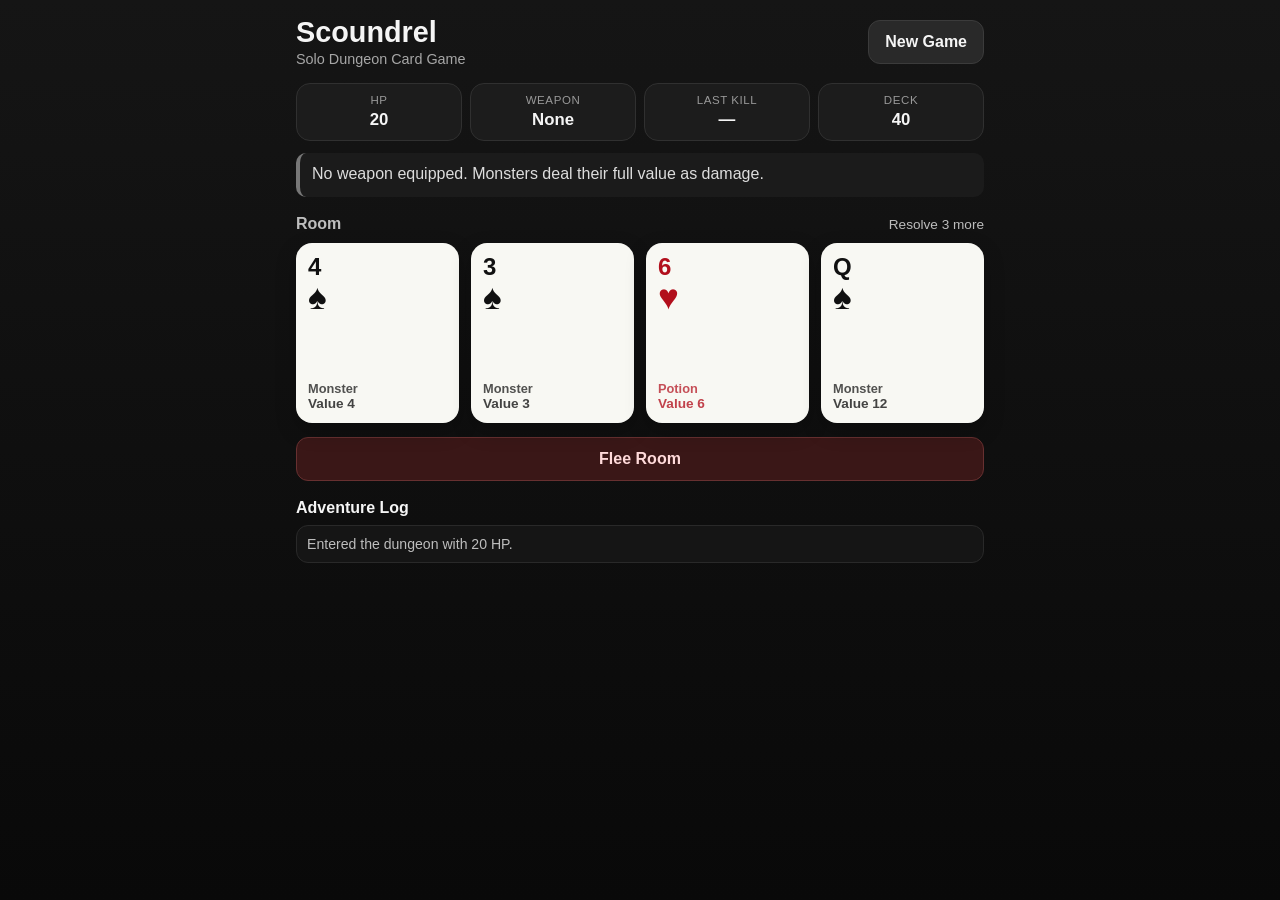
==== index.html @ 5bb1c6ff "Add files via upload" ====
<!doctype html>
<html lang="en">
<head>
  <meta charset="utf-8" />
  <meta name="viewport" content="width=device-width,initial-scale=1,viewport-fit=cover" />
  <meta name="theme-color" content="#151515" />
  <link rel="manifest" href="manifest.webmanifest" />
  <link rel="stylesheet" href="styles.css" />
  <title>Scoundrel</title>
</head>
<body>
  <main class="app">
    <header class="topbar">
      <div>
        <h1>Scoundrel</h1>
        <p class="sub">Solo Dungeon Card Game</p>
      </div>
      <button id="newGameBtn" class="secondary">New Game</button>
    </header>

    <section class="stats" aria-label="Game status">
      <div class="stat"><span>HP</span><strong id="hp">20</strong></div>
      <div class="stat"><span>Weapon</span><strong id="weapon">None</strong></div>
      <div class="stat"><span>Last Kill</span><strong id="lastKill">—</strong></div>
      <div class="stat"><span>Deck</span><strong id="deckCount">0</strong></div>
    </section>

    <section class="message" id="message">Choose a card to begin.</section>

    <section>
      <div class="section-row">
        <h2>Room</h2>
        <span id="roomProgress">Resolve 3 of 4</span>
      </div>
      <div id="room" class="room" aria-live="polite"></div>
    </section>

    <section class="actions">
      <button id="fleeBtn" class="danger">Flee Room</button>
    </section>

    <section class="log-wrap">
      <h2>Adventure Log</h2>
      <div id="log" class="log"></div>
    </section>
  </main>

  <dialog id="gameOverDialog">
    <div class="dialog-card">
      <h2 id="gameOverTitle">Game Over</h2>
      <p id="gameOverText"></p>
      <button id="restartBtn">Play Again</button>
    </div>
  </dialog>

  <script src="app.js"></script>
</body>
</html>
---- styles.css ----
:root {
  font-family: -apple-system, BlinkMacSystemFont, "Segoe UI", sans-serif;
  background: #101010;
  color: #f5f5f5;
}
* { box-sizing: border-box; }
body { margin: 0; min-height: 100vh; background: linear-gradient(180deg,#151515,#090909); }
button { font: inherit; }
.app { width: min(720px,100%); margin: 0 auto; padding: calc(16px + env(safe-area-inset-top)) 16px calc(24px + env(safe-area-inset-bottom)); }
.topbar { display:flex; justify-content:space-between; align-items:center; gap:12px; margin-bottom:16px; }
h1,h2,p { margin:0; }
h1 { font-size:1.8rem; }
h2 { font-size:1rem; }
.sub { color:#a7a7a7; font-size:.9rem; margin-top:2px; }
.stats { display:grid; grid-template-columns:repeat(4,1fr); gap:8px; margin-bottom:12px; }
.stat { background:#1c1c1c; border:1px solid #303030; border-radius:14px; padding:10px; text-align:center; }
.stat span { display:block; color:#999; font-size:.72rem; text-transform:uppercase; letter-spacing:.05em; }
.stat strong { display:block; margin-top:4px; font-size:1.05rem; }
.message { background:#1b1b1b; border-left:4px solid #777; padding:12px; border-radius:10px; margin:10px 0 18px; color:#ddd; min-height:44px; }
.section-row { display:flex; justify-content:space-between; align-items:center; margin-bottom:10px; color:#bdbdbd; }
#roomProgress { font-size:.85rem; }
.room { display:grid; grid-template-columns:repeat(2,minmax(0,1fr)); gap:12px; }
.card { position:relative; min-height:150px; border:0; border-radius:16px; background:#f8f8f3; color:#111; box-shadow:0 8px 20px rgba(0,0,0,.25); padding:12px; display:flex; flex-direction:column; justify-content:space-between; text-align:left; touch-action:manipulation; }
.card:active { transform:scale(.985); }
.card.red { color:#b20f1c; }
.rank { font-weight:800; font-size:1.5rem; line-height:1; }
.suit { font-size:2.2rem; line-height:1; }
.card-type { font-size:.8rem; opacity:.72; font-weight:600; }
.card-value { font-size:.85rem; opacity:.78; }
.actions { display:flex; gap:10px; margin:14px 0 18px; }
button { border:none; border-radius:12px; padding:12px 16px; background:#efefef; color:#111; font-weight:700; }
button.secondary { background:#292929; color:#f5f5f5; border:1px solid #3b3b3b; }
button.danger { width:100%; background:#3a1717; color:#ffdada; border:1px solid #673030; }
button:disabled { opacity:.4; }
.log-wrap { margin-top:8px; }
.log { margin-top:8px; background:#151515; border:1px solid #292929; border-radius:12px; padding:10px; max-height:180px; overflow:auto; font-size:.88rem; color:#bdbdbd; }
.log div + div { margin-top:6px; }
dialog { border:none; border-radius:18px; padding:0; background:transparent; color:#fff; }
dialog::backdrop { background:rgba(0,0,0,.72); }
.dialog-card { width:min(360px,88vw); background:#1b1b1b; border:1px solid #333; border-radius:18px; padding:22px; text-align:center; }
.dialog-card p { color:#bbb; margin:10px 0 18px; line-height:1.45; }
@media (min-width:560px) { .room { grid-template-columns:repeat(4,minmax(0,1fr)); } .card{min-height:180px;} }
@media (max-width:390px) { .stats { grid-template-columns:repeat(2,1fr); } .card{min-height:135px;} }
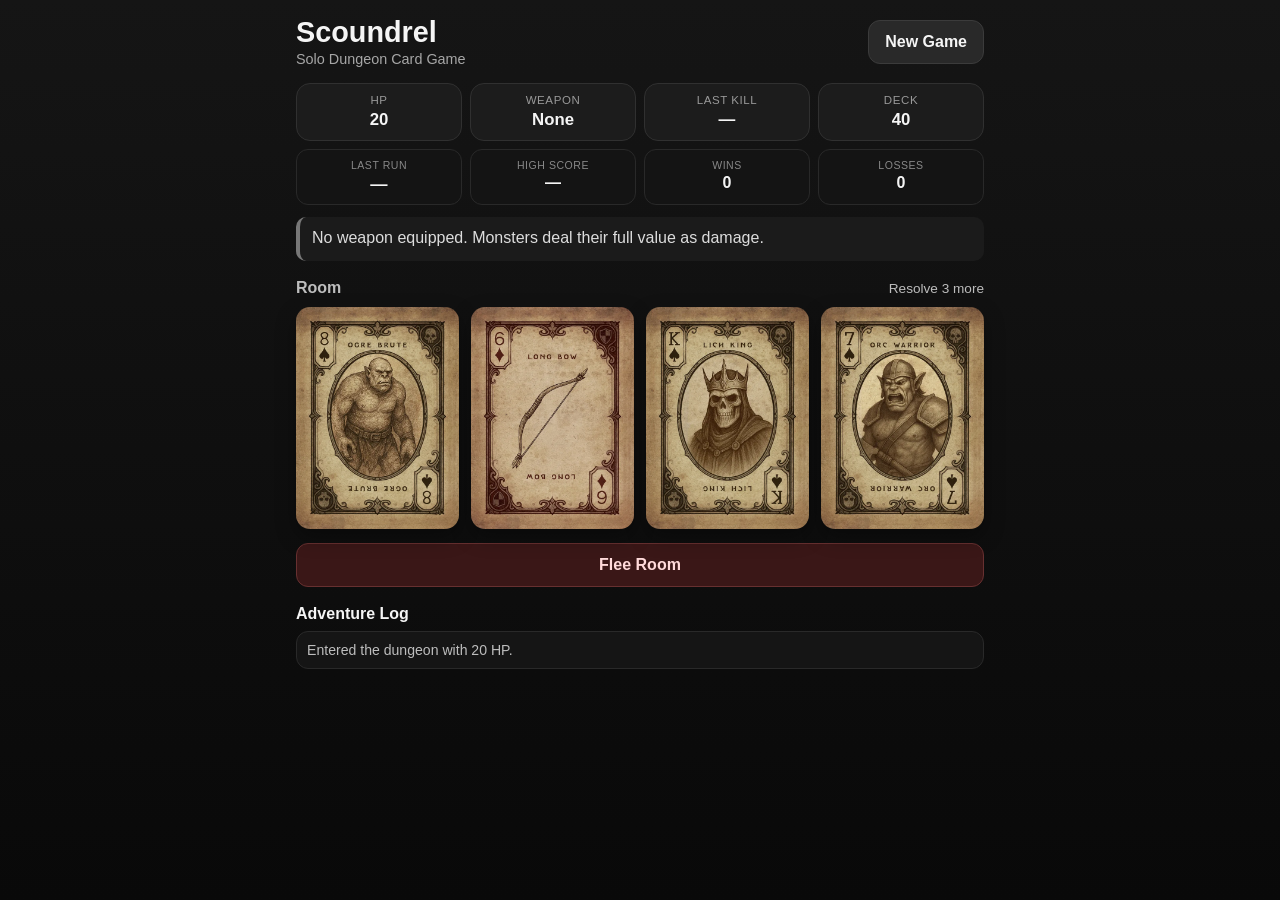
==== commit e5099ed5: "Add files via upload" ====
--- a/index.html
+++ b/index.html
@@ -25,6 +25,13 @@
       <div class="stat"><span>Deck</span><strong id="deckCount">0</strong></div>
     </section>
 
+    <section class="career" aria-label="Run statistics">
+      <div class="career-stat current"><span>Last Run</span><strong id="lastScore">—</strong></div>
+      <div class="career-stat"><span>High Score</span><strong id="highScore">—</strong></div>
+      <div class="career-stat"><span>Wins</span><strong id="wins">0</strong></div>
+      <div class="career-stat"><span>Losses</span><strong id="losses">0</strong></div>
+    </section>
+
     <section class="message" id="message">Choose a card to begin.</section>
 
     <section>
@@ -49,6 +56,7 @@
     <div class="dialog-card">
       <h2 id="gameOverTitle">Game Over</h2>
       <p id="gameOverText"></p>
+      <div class="run-score">Run Score <strong id="gameOverScore">0</strong></div>
       <button id="restartBtn">Play Again</button>
     </div>
   </dialog>
--- a/styles.css
+++ b/styles.css
@@ -16,17 +16,29 @@
 .stat { background:#1c1c1c; border:1px solid #303030; border-radius:14px; padding:10px; text-align:center; }
 .stat span { display:block; color:#999; font-size:.72rem; text-transform:uppercase; letter-spacing:.05em; }
 .stat strong { display:block; margin-top:4px; font-size:1.05rem; }
+.career { display:grid; grid-template-columns:repeat(4,1fr); gap:8px; margin:-4px 0 12px; }
+.career-stat { background:#141414; border:1px solid #292929; border-radius:12px; padding:9px 8px; text-align:center; }
+.career-stat span { display:block; color:#888; font-size:.66rem; text-transform:uppercase; letter-spacing:.05em; }
+.career-stat strong { display:block; margin-top:3px; font-size:1rem; }
+.career-stat.current strong { font-size:1.08rem; }
 .message { background:#1b1b1b; border-left:4px solid #777; padding:12px; border-radius:10px; margin:10px 0 18px; color:#ddd; min-height:44px; }
 .section-row { display:flex; justify-content:space-between; align-items:center; margin-bottom:10px; color:#bdbdbd; }
 #roomProgress { font-size:.85rem; }
 .room { display:grid; grid-template-columns:repeat(2,minmax(0,1fr)); gap:12px; }
-.card { position:relative; min-height:150px; border:0; border-radius:16px; background:#f8f8f3; color:#111; box-shadow:0 8px 20px rgba(0,0,0,.25); padding:12px; display:flex; flex-direction:column; justify-content:space-between; text-align:left; touch-action:manipulation; }
+.card {
+  position:relative;
+  border:0;
+  border-radius:14px;
+  padding:0;
+  overflow:hidden;
+  background:#111;
+  box-shadow:0 8px 20px rgba(0,0,0,.34);
+  aspect-ratio:822/1122;
+  touch-action:manipulation;
+  -webkit-tap-highlight-color:transparent;
+}
 .card:active { transform:scale(.985); }
-.card.red { color:#b20f1c; }
-.rank { font-weight:800; font-size:1.5rem; line-height:1; }
-.suit { font-size:2.2rem; line-height:1; }
-.card-type { font-size:.8rem; opacity:.72; font-weight:600; }
-.card-value { font-size:.85rem; opacity:.78; }
+.card-image { display:block; width:100%; height:100%; object-fit:cover; user-select:none; -webkit-user-drag:none; }
 .actions { display:flex; gap:10px; margin:14px 0 18px; }
 button { border:none; border-radius:12px; padding:12px 16px; background:#efefef; color:#111; font-weight:700; }
 button.secondary { background:#292929; color:#f5f5f5; border:1px solid #3b3b3b; }
@@ -38,6 +50,8 @@
 dialog { border:none; border-radius:18px; padding:0; background:transparent; color:#fff; }
 dialog::backdrop { background:rgba(0,0,0,.72); }
 .dialog-card { width:min(360px,88vw); background:#1b1b1b; border:1px solid #333; border-radius:18px; padding:22px; text-align:center; }
-.dialog-card p { color:#bbb; margin:10px 0 18px; line-height:1.45; }
-@media (min-width:560px) { .room { grid-template-columns:repeat(4,minmax(0,1fr)); } .card{min-height:180px;} }
-@media (max-width:390px) { .stats { grid-template-columns:repeat(2,1fr); } .card{min-height:135px;} }
+.dialog-card p { color:#bbb; margin:10px 0 12px; line-height:1.45; }
+.run-score { margin:0 0 18px; padding:10px 12px; border-radius:12px; background:#111; color:#aaa; font-size:.85rem; text-transform:uppercase; letter-spacing:.04em; }
+.run-score strong { display:block; margin-top:3px; color:#fff; font-size:1.6rem; letter-spacing:0; }
+@media (min-width:560px) { .room { grid-template-columns:repeat(4,minmax(0,1fr)); } }
+@media (max-width:390px) { .stats { grid-template-columns:repeat(2,1fr); } .career { grid-template-columns:repeat(4,1fr); gap:6px; } .career-stat { padding:8px 4px; } .career-stat span { font-size:.58rem; } .room { gap:9px; } }
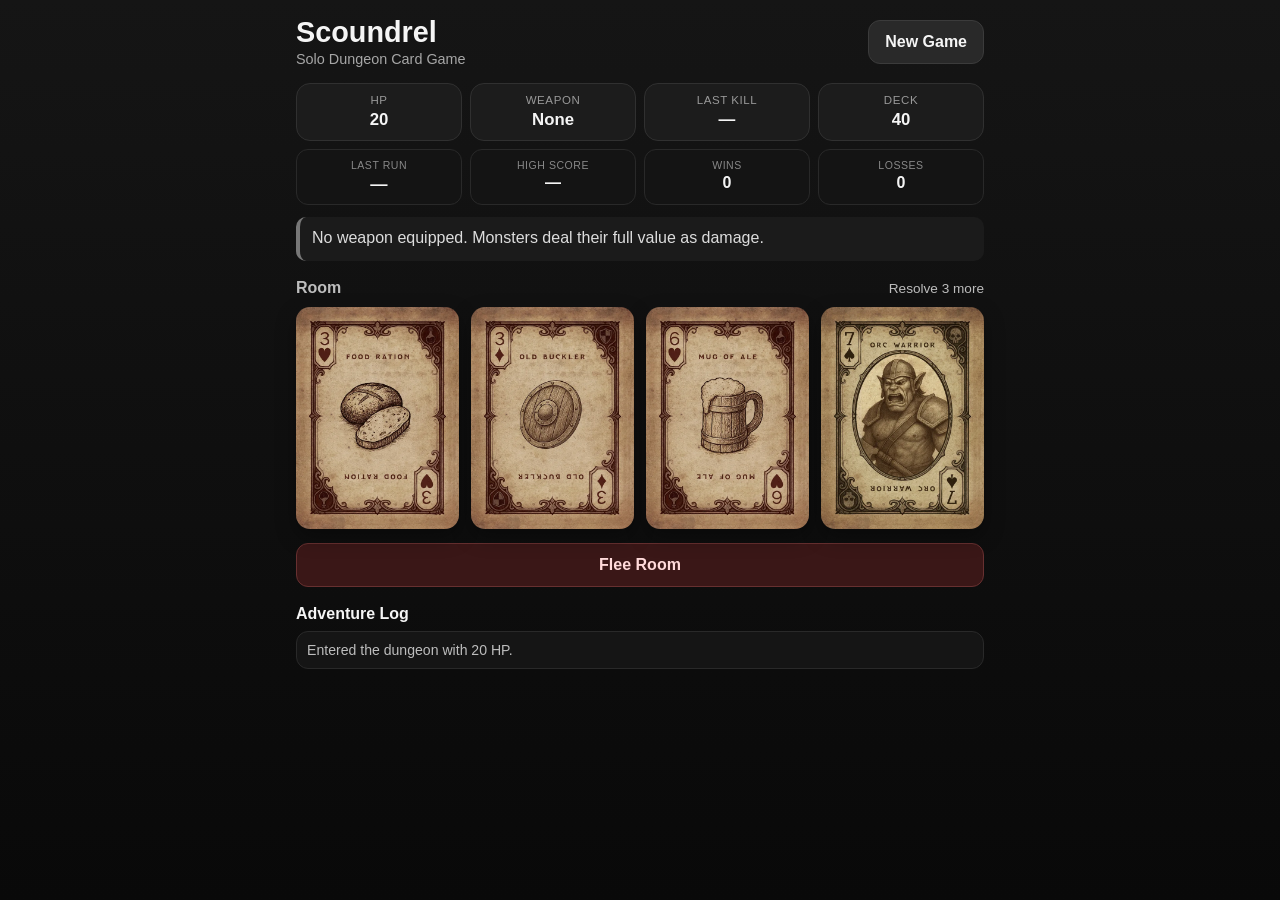
==== commit 7e38778e: "Add files via upload" ====
--- a/index.html
+++ b/index.html
@@ -61,6 +61,19 @@
     </div>
   </dialog>
 
+
+  <dialog id="combatDialog">
+    <div class="dialog-card combat-dialog-card">
+      <h2 id="combatTitle">Fight Monster</h2>
+      <p id="combatText"></p>
+      <div class="combat-options">
+        <button id="barehandBtn" class="combat-option barehand">Fight Bare-Handed</button>
+        <button id="weaponAttackBtn" class="combat-option weapon-attack">Use Weapon</button>
+        <button id="combatCancelBtn" class="secondary combat-cancel">Cancel</button>
+      </div>
+    </div>
+  </dialog>
+
   <script src="app.js"></script>
 </body>
 </html>
--- a/styles.css
+++ b/styles.css
@@ -55,3 +55,10 @@
 .run-score strong { display:block; margin-top:3px; color:#fff; font-size:1.6rem; letter-spacing:0; }
 @media (min-width:560px) { .room { grid-template-columns:repeat(4,minmax(0,1fr)); } }
 @media (max-width:390px) { .stats { grid-template-columns:repeat(2,1fr); } .career { grid-template-columns:repeat(4,1fr); gap:6px; } .career-stat { padding:8px 4px; } .career-stat span { font-size:.58rem; } .room { gap:9px; } }
+
+.combat-options { display:grid; gap:10px; margin-top:16px; }
+.combat-option { width:100%; min-height:48px; }
+.combat-option.barehand { background:#3a1717; color:#ffdada; border:1px solid #673030; }
+.combat-option.weapon-attack { background:#efefef; color:#111; }
+.combat-cancel { width:100%; }
+.combat-dialog-card .combat-note { display:block; margin-top:5px; color:#888; font-size:.82rem; }
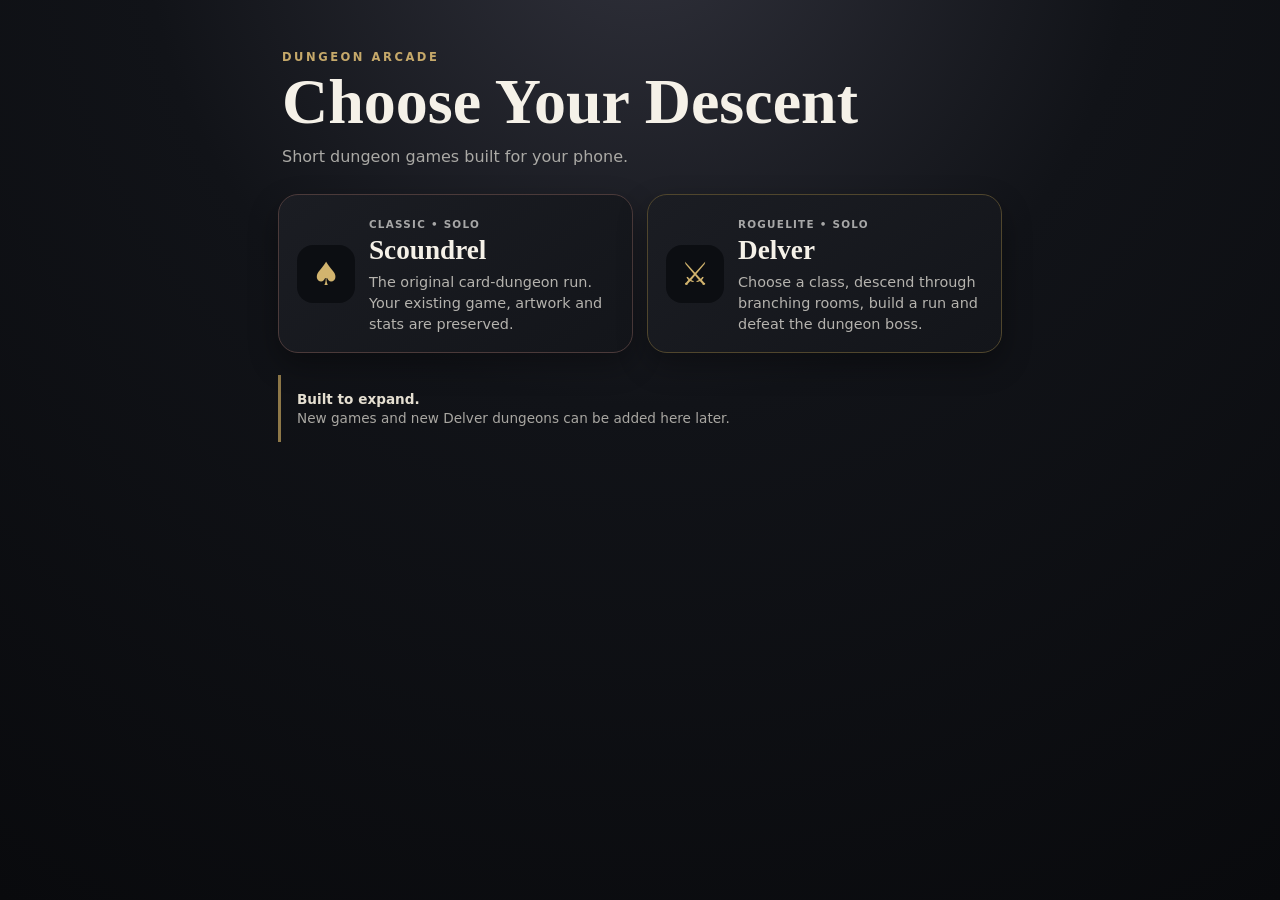
==== commit 5c70d093: "Add files via upload" ====
--- a/index.html
+++ b/index.html
@@ -1,79 +1 @@
-<!doctype html>
-<html lang="en">
-<head>
-  <meta charset="utf-8" />
-  <meta name="viewport" content="width=device-width,initial-scale=1,viewport-fit=cover" />
-  <meta name="theme-color" content="#151515" />
-  <link rel="manifest" href="manifest.webmanifest" />
-  <link rel="stylesheet" href="styles.css" />
-  <title>Scoundrel</title>
-</head>
-<body>
-  <main class="app">
-    <header class="topbar">
-      <div>
-        <h1>Scoundrel</h1>
-        <p class="sub">Solo Dungeon Card Game</p>
-      </div>
-      <button id="newGameBtn" class="secondary">New Game</button>
-    </header>
-
-    <section class="stats" aria-label="Game status">
-      <div class="stat"><span>HP</span><strong id="hp">20</strong></div>
-      <div class="stat"><span>Weapon</span><strong id="weapon">None</strong></div>
-      <div class="stat"><span>Last Kill</span><strong id="lastKill">—</strong></div>
-      <div class="stat"><span>Deck</span><strong id="deckCount">0</strong></div>
-    </section>
-
-    <section class="career" aria-label="Run statistics">
-      <div class="career-stat current"><span>Last Run</span><strong id="lastScore">—</strong></div>
-      <div class="career-stat"><span>High Score</span><strong id="highScore">—</strong></div>
-      <div class="career-stat"><span>Wins</span><strong id="wins">0</strong></div>
-      <div class="career-stat"><span>Losses</span><strong id="losses">0</strong></div>
-    </section>
-
-    <section class="message" id="message">Choose a card to begin.</section>
-
-    <section>
-      <div class="section-row">
-        <h2>Room</h2>
-        <span id="roomProgress">Resolve 3 of 4</span>
-      </div>
-      <div id="room" class="room" aria-live="polite"></div>
-    </section>
-
-    <section class="actions">
-      <button id="fleeBtn" class="danger">Flee Room</button>
-    </section>
-
-    <section class="log-wrap">
-      <h2>Adventure Log</h2>
-      <div id="log" class="log"></div>
-    </section>
-  </main>
-
-  <dialog id="gameOverDialog">
-    <div class="dialog-card">
-      <h2 id="gameOverTitle">Game Over</h2>
-      <p id="gameOverText"></p>
-      <div class="run-score">Run Score <strong id="gameOverScore">0</strong></div>
-      <button id="restartBtn">Play Again</button>
-    </div>
-  </dialog>
-
-
-  <dialog id="combatDialog">
-    <div class="dialog-card combat-dialog-card">
-      <h2 id="combatTitle">Fight Monster</h2>
-      <p id="combatText"></p>
-      <div class="combat-options">
-        <button id="barehandBtn" class="combat-option barehand">Fight Bare-Handed</button>
-        <button id="weaponAttackBtn" class="combat-option weapon-attack">Use Weapon</button>
-        <button id="combatCancelBtn" class="secondary combat-cancel">Cancel</button>
-      </div>
-    </div>
-  </dialog>
-
-  <script src="app.js"></script>
-</body>
-</html>
+<!doctype html><html lang="en"><head><meta charset="utf-8"><meta name="viewport" content="width=device-width,initial-scale=1,viewport-fit=cover"><meta name="theme-color" content="#111318"><link rel="manifest" href="manifest.webmanifest"><link rel="stylesheet" href="hub.css"><title>Dungeon Arcade</title></head><body><main class="hub"><header><p class="eyebrow">DUNGEON ARCADE</p><h1>Choose Your Descent</h1><p>Short dungeon games built for your phone.</p></header><section class="games"><a class="game-card scoundrel" href="scoundrel/"><div class="icon">♠</div><div><span class="tag">CLASSIC • SOLO</span><h2>Scoundrel</h2><p>The original card-dungeon run. Your existing game, artwork and stats are preserved.</p></div><span class="arrow">›</span></a><a class="game-card delver" href="delver/"><div class="icon">⚔</div><div><span class="tag">ROGUELITE • SOLO</span><h2>Delver</h2><p>Choose a class, descend through branching rooms, build a run and defeat the dungeon boss.</p></div><span class="arrow">›</span></a></section><section class="future"><strong>Built to expand.</strong><span>New games and new Delver dungeons can be added here later.</span></section></main><script>if('serviceWorker'in navigator)navigator.serviceWorker.register('./sw.js');</script></body></html>
--- a/hub.css
+++ b/hub.css
@@ -0,0 +1 @@
+:root{color-scheme:dark;font-family:Inter,ui-sans-serif,system-ui,-apple-system,sans-serif;background:#0c0e12;color:#f5f1e8}*{box-sizing:border-box}body{margin:0;background:radial-gradient(circle at 50% -10%,#30313b 0,#111318 42%,#090a0d 100%);min-height:100vh}.hub{width:min(760px,100%);margin:auto;padding:calc(32px + env(safe-area-inset-top)) 18px calc(32px + env(safe-area-inset-bottom))}header{padding:18px 4px 28px}.eyebrow{letter-spacing:.22em;font-size:.72rem;color:#c6a96a;font-weight:800;margin:0 0 8px}h1{font-family:Georgia,serif;font-size:clamp(2.3rem,10vw,4rem);line-height:.95;margin:0 0 14px}header>p:last-child{color:#aaa9a5;margin:0}.games{display:grid;gap:14px}.game-card{position:relative;display:grid;grid-template-columns:58px 1fr 22px;gap:14px;align-items:center;text-decoration:none;color:inherit;padding:18px;border:1px solid #34363d;border-radius:20px;background:linear-gradient(145deg,#1b1d23,#13151a);min-height:150px;box-shadow:0 12px 30px #0005}.game-card:active{transform:scale(.985)}.game-card.scoundrel{border-color:#4b3a3a}.game-card.delver{border-color:#50462d}.icon{width:58px;height:58px;display:grid;place-items:center;border-radius:16px;background:#0c0e12;font-size:2rem;color:#d2b46e}.tag{font-size:.65rem;font-weight:800;letter-spacing:.12em;color:#a7a7a7}h2{font-family:Georgia,serif;font-size:1.7rem;margin:3px 0 6px}.game-card p{margin:0;color:#b5b3ae;font-size:.9rem;line-height:1.45}.arrow{font-size:2rem;color:#777}.future{margin-top:22px;padding:16px;border-left:3px solid #8e7848;color:#a9a7a2;display:grid;gap:3px;font-size:.85rem}.future strong{color:#e5dfd1}@media(min-width:680px){.games{grid-template-columns:1fr 1fr}.game-card{grid-template-columns:58px 1fr;}.arrow{display:none}}
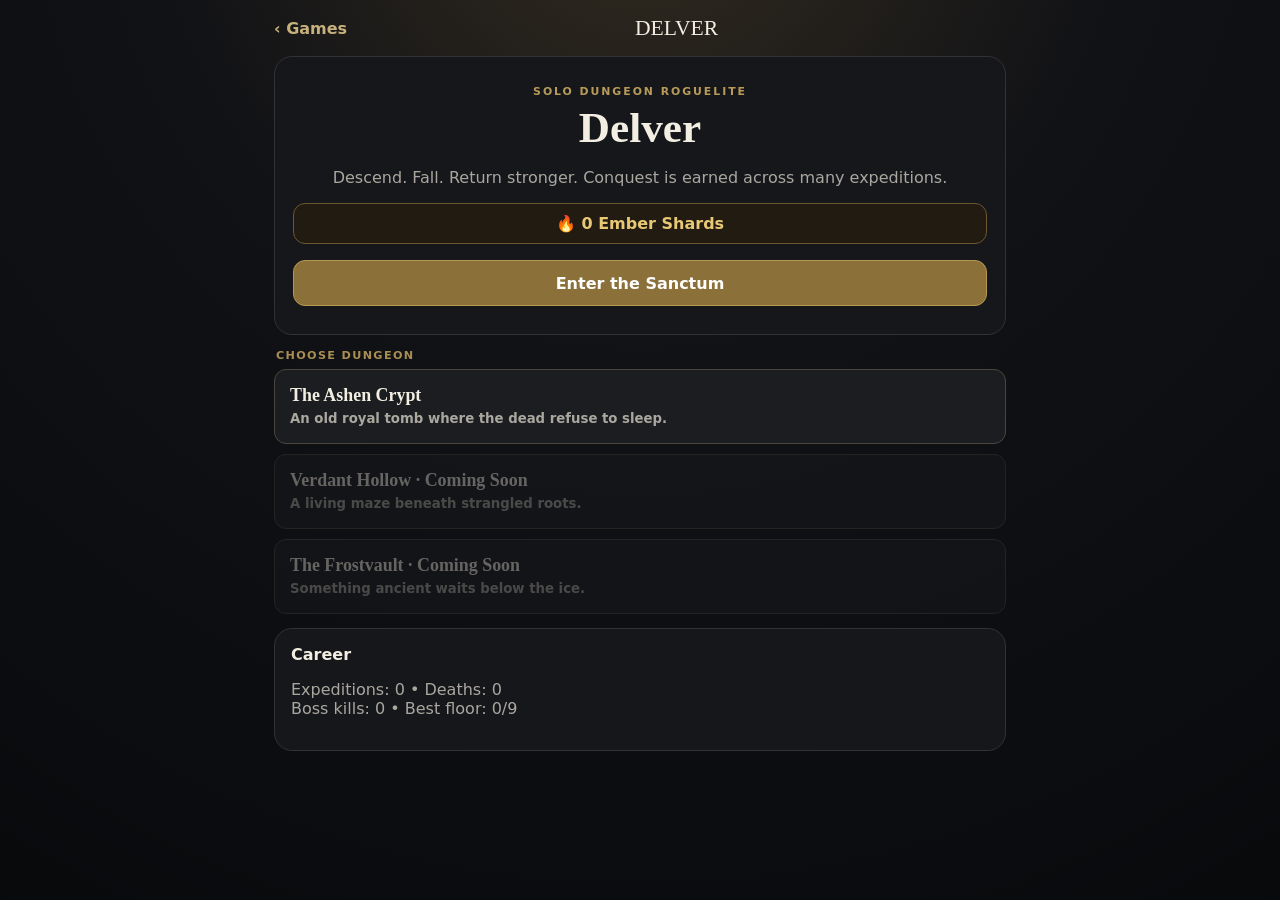
==== commit 250526e4: "Add files via upload" ====
--- a/index.html
+++ b/index.html
@@ -1 +1 @@
-<!doctype html><html lang="en"><head><meta charset="utf-8"><meta name="viewport" content="width=device-width,initial-scale=1,viewport-fit=cover"><meta name="theme-color" content="#111318"><link rel="manifest" href="manifest.webmanifest"><link rel="stylesheet" href="hub.css"><title>Dungeon Arcade</title></head><body><main class="hub"><header><p class="eyebrow">DUNGEON ARCADE</p><h1>Choose Your Descent</h1><p>Short dungeon games built for your phone.</p></header><section class="games"><a class="game-card scoundrel" href="scoundrel/"><div class="icon">♠</div><div><span class="tag">CLASSIC • SOLO</span><h2>Scoundrel</h2><p>The original card-dungeon run. Your existing game, artwork and stats are preserved.</p></div><span class="arrow">›</span></a><a class="game-card delver" href="delver/"><div class="icon">⚔</div><div><span class="tag">ROGUELITE • SOLO</span><h2>Delver</h2><p>Choose a class, descend through branching rooms, build a run and defeat the dungeon boss.</p></div><span class="arrow">›</span></a></section><section class="future"><strong>Built to expand.</strong><span>New games and new Delver dungeons can be added here later.</span></section></main><script>if('serviceWorker'in navigator)navigator.serviceWorker.register('./sw.js');</script></body></html>
+<!doctype html><html lang="en"><head><meta charset="utf-8"><meta name="viewport" content="width=device-width,initial-scale=1,viewport-fit=cover"><meta name="theme-color" content="#15130f"><link rel="stylesheet" href="styles.css"><title>Delver</title></head><body><main id="app"></main><script src="app.js"></script></body></html>
--- a/styles.css
+++ b/styles.css
@@ -0,0 +1,2 @@
+:root{font-family:Inter,ui-sans-serif,system-ui,-apple-system,sans-serif;color:#f3eee2;background:#0b0c0e}*{box-sizing:border-box}body{margin:0;background:radial-gradient(circle at 50% -15%,#342d20,#111216 40%,#090a0c 100%);min-height:100vh}.app{width:min(760px,100%);margin:auto;padding:calc(16px + env(safe-area-inset-top)) 14px calc(28px + env(safe-area-inset-bottom))}button{font:inherit;color:inherit;min-height:46px;border:1px solid #4a463d;border-radius:12px;background:#24231f;padding:10px 14px;font-weight:750}button:disabled{opacity:.38}button:active:not(:disabled){transform:scale(.98)}.primary{background:#8b7139;border-color:#b79852;color:#fff}.danger{background:#572828;border-color:#814242}.ghost{background:transparent}.top{display:flex;justify-content:space-between;align-items:center;gap:12px;margin-bottom:15px}.back{text-decoration:none;color:#c6b17d;font-weight:700}.brand{font-family:Georgia,serif;font-size:1.35rem}.panel{background:#15171b;border:1px solid #303238;border-radius:18px;padding:16px;margin-bottom:14px}.hero{text-align:center;padding:28px 18px}.kicker{font-size:.68rem;letter-spacing:.18em;font-weight:850;color:#b99b59}.hero h1,.screen-title{font-family:Georgia,serif;margin:5px 0 8px}.hero h1{font-size:2.7rem}.muted{color:#aaa79f}.dungeons,.classes,.choices,.upgrades{display:grid;gap:10px}.dungeon,.class-card,.choice,.upgrade{text-align:left;width:100%;padding:15px;background:#1b1d21}.dungeon strong,.class-card strong,.choice strong,.upgrade strong{display:block;font-family:Georgia,serif;font-size:1.12rem;margin-bottom:4px}.dungeon span,.class-card span,.choice span,.upgrade span{display:block;color:#aaa79f;font-size:.83rem;line-height:1.35}.locked{opacity:.45}.stats{display:grid;grid-template-columns:repeat(4,1fr);gap:7px;margin-bottom:12px}.stat{background:#17191d;border:1px solid #303238;border-radius:12px;padding:9px 5px;text-align:center}.stat span{display:block;color:#918f89;font-size:.65rem;text-transform:uppercase}.stat strong{font-size:1.05rem}.map{display:flex;gap:5px;align-items:center;justify-content:center;overflow:auto;padding:5px 0 12px}.node{flex:0 0 35px;height:35px;border-radius:50%;border:1px solid #4b4b49;display:grid;place-items:center;font-size:.7rem;color:#8d8b84}.node.done{background:#5f512f;color:white}.node.current{border-color:#d0ac58;color:#f4d78f;box-shadow:0 0 0 2px #d0ac5828}.line{width:14px;height:1px;background:#494949;flex:0 0 14px}.enemy{padding:13px;border:1px solid #493838;background:#21191a;border-radius:14px;margin:9px 0}.enemy-head{display:flex;justify-content:space-between;gap:8px}.enemy h3{margin:0;font-family:Georgia,serif}.hpbar{height:7px;background:#382526;border-radius:99px;overflow:hidden;margin:9px 0}.hpfill{height:100%;background:#a74e4e}.combat-actions{display:grid;grid-template-columns:1fr 1fr;gap:8px}.message{padding:11px 12px;border-left:3px solid #a88a48;background:#1b1a16;color:#d2c7ad;margin-bottom:10px;font-size:.87rem}.log{font-size:.78rem;color:#96938d;max-height:120px;overflow:auto}.log div{padding:4px 0;border-bottom:1px solid #24262a}.ability{color:#d7bd7d}.loot{color:#8fc29a}.room-icon{font-size:2.3rem;text-align:center;margin:5px}.result{text-align:center;padding:25px 10px}.result .big{font-size:3.5rem}.result h2{font-family:Georgia,serif;font-size:2rem;margin:8px}.badges{display:flex;flex-wrap:wrap;gap:6px;margin:10px 0}.badge{font-size:.72rem;background:#25272b;border:1px solid #3a3c42;border-radius:99px;padding:5px 9px}.section-label{font-size:.7rem;letter-spacing:.12em;text-transform:uppercase;color:#a98e54;font-weight:800;margin:14px 2px 7px}@media(min-width:620px){.classes{grid-template-columns:1fr 1fr}.choices,.upgrades{grid-template-columns:repeat(3,1fr)}}
+.shard-bank{margin:12px 0;padding:10px 12px;border:1px solid #6d5630;border-radius:12px;background:#211b12;color:#e8c875;font-weight:850;text-align:center}.result .ghost{display:block;width:100%;margin-top:9px}.hero .primary{width:100%;margin-top:4px}
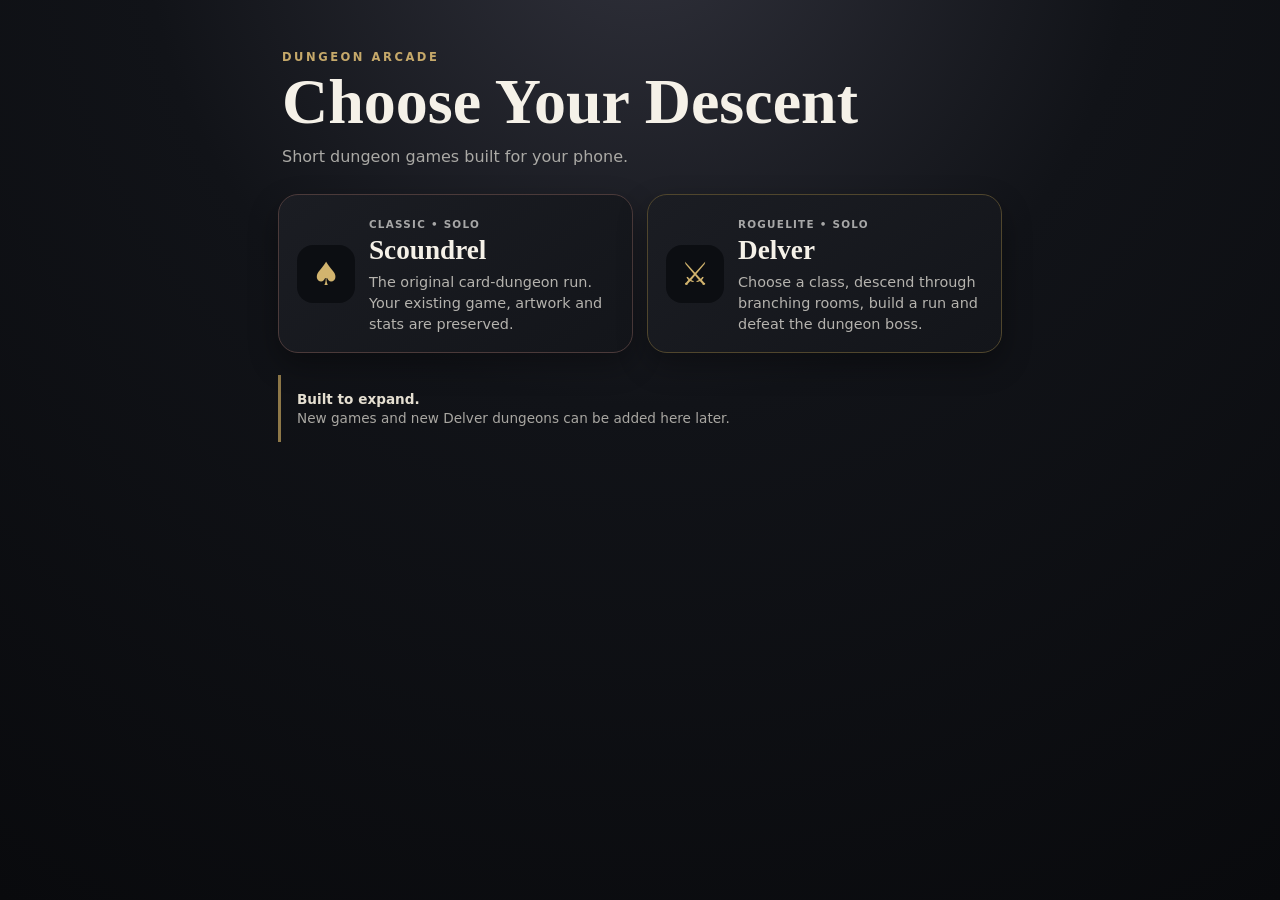
==== commit d1a9a314: "Add files via upload" ====
--- a/index.html
+++ b/index.html
@@ -1 +1 @@
-<!doctype html><html lang="en"><head><meta charset="utf-8"><meta name="viewport" content="width=device-width,initial-scale=1,viewport-fit=cover"><meta name="theme-color" content="#15130f"><link rel="stylesheet" href="styles.css"><title>Delver</title></head><body><main id="app"></main><script src="app.js"></script></body></html>
+<!doctype html><html lang="en"><head><meta charset="utf-8"><meta name="viewport" content="width=device-width,initial-scale=1,viewport-fit=cover"><meta name="theme-color" content="#111318"><link rel="manifest" href="manifest.webmanifest"><link rel="stylesheet" href="hub.css?v=2.1"><title>Dungeon Arcade</title></head><body><main class="hub"><header><p class="eyebrow">DUNGEON ARCADE</p><h1>Choose Your Descent</h1><p>Short dungeon games built for your phone.</p></header><section class="games"><a class="game-card scoundrel" href="scoundrel/"><div class="icon">♠</div><div><span class="tag">CLASSIC • SOLO</span><h2>Scoundrel</h2><p>The original card-dungeon run. Your existing game, artwork and stats are preserved.</p></div><span class="arrow">›</span></a><a class="game-card delver" href="delver/"><div class="icon">⚔</div><div><span class="tag">ROGUELITE • SOLO</span><h2>Delver</h2><p>Choose a class, descend through branching rooms, build a run and defeat the dungeon boss.</p></div><span class="arrow">›</span></a></section><section class="future"><strong>Built to expand.</strong><span>New games and new Delver dungeons can be added here later.</span></section></main><script>if('serviceWorker'in navigator)navigator.serviceWorker.register('./sw.js');</script></body></html>
--- a/hub.css
+++ b/hub.css
@@ -0,0 +1 @@
+:root{color-scheme:dark;font-family:Inter,ui-sans-serif,system-ui,-apple-system,sans-serif;background:#0c0e12;color:#f5f1e8}*{box-sizing:border-box}body{margin:0;background:radial-gradient(circle at 50% -10%,#30313b 0,#111318 42%,#090a0d 100%);min-height:100vh}.hub{width:min(760px,100%);margin:auto;padding:calc(32px + env(safe-area-inset-top)) 18px calc(32px + env(safe-area-inset-bottom))}header{padding:18px 4px 28px}.eyebrow{letter-spacing:.22em;font-size:.72rem;color:#c6a96a;font-weight:800;margin:0 0 8px}h1{font-family:Georgia,serif;font-size:clamp(2.3rem,10vw,4rem);line-height:.95;margin:0 0 14px}header>p:last-child{color:#aaa9a5;margin:0}.games{display:grid;gap:14px}.game-card{position:relative;display:grid;grid-template-columns:58px 1fr 22px;gap:14px;align-items:center;text-decoration:none;color:inherit;padding:18px;border:1px solid #34363d;border-radius:20px;background:linear-gradient(145deg,#1b1d23,#13151a);min-height:150px;box-shadow:0 12px 30px #0005}.game-card:active{transform:scale(.985)}.game-card.scoundrel{border-color:#4b3a3a}.game-card.delver{border-color:#50462d}.icon{width:58px;height:58px;display:grid;place-items:center;border-radius:16px;background:#0c0e12;font-size:2rem;color:#d2b46e}.tag{font-size:.65rem;font-weight:800;letter-spacing:.12em;color:#a7a7a7}h2{font-family:Georgia,serif;font-size:1.7rem;margin:3px 0 6px}.game-card p{margin:0;color:#b5b3ae;font-size:.9rem;line-height:1.45}.arrow{font-size:2rem;color:#777}.future{margin-top:22px;padding:16px;border-left:3px solid #8e7848;color:#a9a7a2;display:grid;gap:3px;font-size:.85rem}.future strong{color:#e5dfd1}@media(min-width:680px){.games{grid-template-columns:1fr 1fr}.game-card{grid-template-columns:58px 1fr;}.arrow{display:none}}
